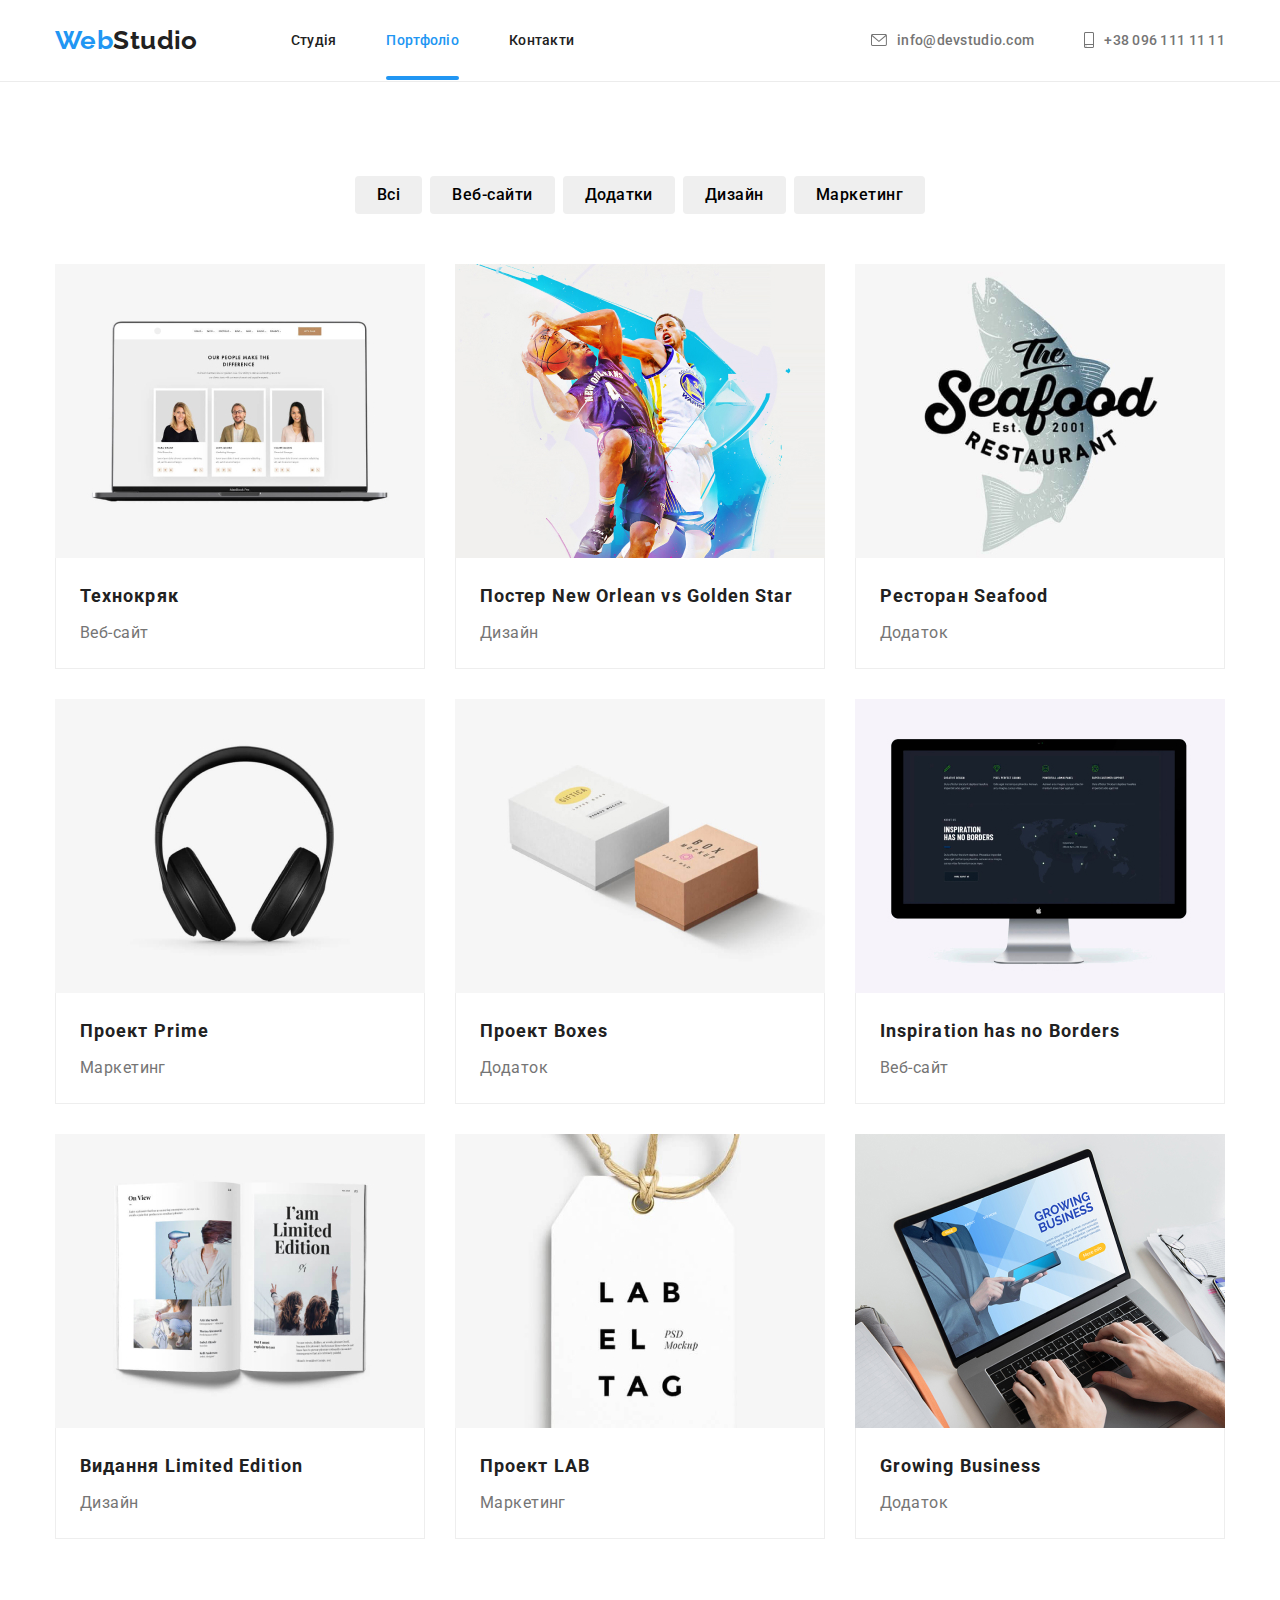
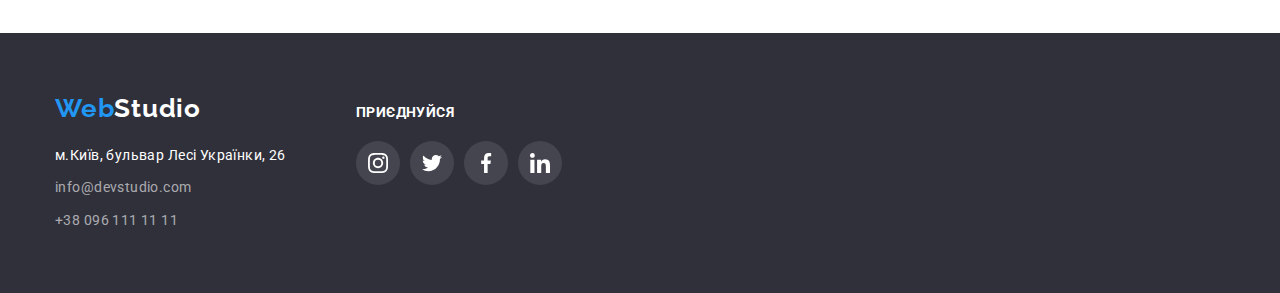
==== portfolio.html @ 9a930aad "Initial commit" ====
<!DOCTYPE html>
<html lang="en">
	<head>
		<meta charset="UTF-8" />
		<meta http-equiv="X-UA-Compatible" content="IE=edge" />
		<meta name="viewport" content="width=device-width, initial-scale=1.0" />
		<link rel="preconnect" href="https://fonts.googleapis.com" />
		<link rel="preconnect" href="https://fonts.gstatic.com" crossorigin />
		<link
			href="https://fonts.googleapis.com/css2?family=Raleway:wght@700&family=Roboto:wght@400;500;700;900&display=swap"
			rel="stylesheet"
		/>
		<link
			rel="stylesheet"
			href="https://cdnjs.cloudflare.com/ajax/libs/modern-normalize/1.1.0/modern-normalize.min.css"
		/>
		<link rel="stylesheet" href="./css/styles.css" />
		<title>goit-markup-hw-02</title>
	</head>
	<body class="Page">
		<!--header-->
		<header class="header-line">
			<div class="header container">
				<nav class="header-nav">
					<a class="link-decor logo-decor" href="./index.html"> <span class="logo">Web</span>Studio </a>

					<ul class="nav list">
						<li class="list-link"><a href="./index.html" class="link link-decor">Студія</a></li>
						<li class="list-link"><a href="./portfolio.html" class="link link-decor link-active">Портфоліо</a></li>
						<li class="list-link"><a href="#" class="link link-decor">Контакти</a></li>
					</ul>
				</nav>

				<ul class="main-contacts list">
					<li class="decor-contacts">
						<a class="contacts link-decor" href="mailto:info@devstudio.com">
							<svg class="icon-mail">
								<use href="./images/icons.svg#icon-envelope"></use>
							</svg>
							info@devstudio.com
						</a>
					</li>
					<li class="decor-contacts">
						<a class="contacts link-decor" href="tel:+380961111111">
							<svg class="icon-phone">
								<use href="./images/icons.svg#icon-smartphone"></use>
							</svg>
							+38 096 111 11 11
						</a>
					</li>
				</ul>
			</div>
		</header>
		<!-- Main content -->
		<main>
			<!-- навігатор по сайту -->
			<section class="section">
				<div class="container second-navigation group-proposition">
					<h1 class="portolio-hero visually-hidden">Наші пропозиції</h1>
					<ul class="second-nav list">
						<li class="portfolio-btn"><button type="button" class="second-btn">Всі</button></li>
						<li class="portfolio-btn"><button type="button" class="second-btn">Веб-сайти</button></li>
						<li class="portfolio-btn"><button type="button" class="second-btn">Додатки</button></li>
						<li class="portfolio-btn"><button type="button" class="second-btn">Дизайн</button></li>
						<li class="portfolio-btn"><button type="button" class="second-btn">Маркетинг</button></li>
					</ul>

					<!-- пропозиції -->
					<ul class="proposition list">
						<li class="proposition-decor">
							<a class="portfolio-list hidden-list" href="">
								<div class="thumb-proposition">
									<img src="images/img.jpg" alt="laptop" width="370" />
									<p class="text-proposition">
										Ресурс пропонує комплексні пропозиції з різним рівнем функціоналу та сервісів. Все це дозволить
										відвідувачу отримати вичерпні відомості про компанію чи приватну особу.
									</p>
								</div>
								<div class="decor-text">
									<h2 class="portfolio-title">Технокряк</h2>
									<p class="content second-content">Веб-сайт</p>
								</div>
							</a>
						</li>

						<li class="proposition-decor">
							<a class="portfolio-list hidden-list" href="">
								<div class="thumb-proposition">
									<img src="images/img1.jpg" alt="basketball" width="370" />
									<p class="text-proposition">
										Ресурс пропонує комплексні пропозиції з різним рівнем функціоналу та сервісів. Все це дозволить
										відвідувачу отримати вичерпні відомості про компанію чи приватну особу.
									</p>
								</div>
								<div class="decor-text">
									<h2 class="portfolio-title">Постер New Orlean vs Golden Star</h2>
									<p class="content second-content">Дизайн</p>
								</div>
							</a>
						</li>

						<li class="proposition-decor">
							<a class="portfolio-list hidden-list" href="">
								<div class="thumb-proposition">
									<img src="images/img2.jpg" alt=" logo Seafood restaurant" width="370" />
									<p class="text-proposition">
										Ресурс пропонує комплексні пропозиції з різним рівнем функціоналу та сервісів. Все це дозволить
										відвідувачу отримати вичерпні відомості про компанію чи приватну особу.
									</p>
								</div>
								<div class="decor-text">
									<h2 class="portfolio-title">Ресторан Seafood</h2>
									<p class="content second-content">Додаток</p>
								</div>
							</a>
						</li>

						<li class="proposition-decor">
							<a class="portfolio-list hidden-list" href="">
								<div class="thumb-proposition">
									<img src="images/img3.jpg" alt="headphone" width="370" />
									<p class="text-proposition">
										Ресурс пропонує комплексні пропозиції з різним рівнем функціоналу та сервісів. Все це дозволить
										відвідувачу отримати вичерпні відомості про компанію чи приватну особу.
									</p>
								</div>
								<div class="decor-text">
									<h2 class="portfolio-title">Проект Prime</h2>
									<p class="content second-content">Маркетинг</p>
								</div>
							</a>
						</li>

						<li class="proposition-decor">
							<a class="portfolio-list hidden-list" href="">
								<div class="thumb-proposition">
									<img src="images/img4.jpg" alt="two small boxes" width="370" />
									<p class="text-proposition">
										Ресурс пропонує комплексні пропозиції з різним рівнем функціоналу та сервісів. Все це дозволить
										відвідувачу отримати вичерпні відомості про компанію чи приватну особу.
									</p>
								</div>
								<div class="decor-text">
									<h2 class="portfolio-title">Проект Boxes</h2>
									<p class="content second-content">Додаток</p>
								</div>
							</a>
						</li>

						<li class="proposition-decor">
							<a class="portfolio-list hidden-list" href="">
								<div class="thumb-proposition">
									<img src="images/img5.jpg" alt="monitor" width="370" />
									<p class="text-proposition">
										Ресурс пропонує комплексні пропозиції з різним рівнем функціоналу та сервісів. Все це дозволить
										відвідувачу отримати вичерпні відомості про компанію чи приватну особу.
									</p>
								</div>
								<div class="decor-text">
									<h2 class="portfolio-title">Inspiration has no Borders</h2>
									<p class="content second-content">Веб-сайт</p>
								</div>
							</a>
						</li>

						<li class="proposition-decor">
							<a class="portfolio-list hidden-list" href="">
								<div class="thumb-proposition">
									<img src="images/img6.jpg" alt="a book" width="370" />
									<p class="text-proposition">
										Ресурс пропонує комплексні пропозиції з різним рівнем функціоналу та сервісів. Все це дозволить
										відвідувачу отримати вичерпні відомості про компанію чи приватну особу.
									</p>
								</div>
								<div class="decor-text">
									<h2 class="portfolio-title">Видання Limited Edition</h2>
									<p class="content second-content">Дизайн</p>
								</div>
							</a>
						</li>

						<li class="proposition-decor">
							<a class="portfolio-list hidden-list" href="">
								<div class="thumb-proposition">
									<img src="images/img7.jpg" alt="some label" width="370" />
									<p class="text-proposition">
										Ресурс пропонує комплексні пропозиції з різним рівнем функціоналу та сервісів. Все це дозволить
										відвідувачу отримати вичерпні відомості про компанію чи приватну особу.
									</p>
								</div>
								<div class="decor-text">
									<h2 class="portfolio-title">Проект LAB</h2>
									<p class="content second-content">Маркетинг</p>
								</div>
							</a>
						</li>

						<li class="proposition-decor">
							<a class="portfolio-list hidden-list" href="">
								<div class="thumb-proposition">
									<img src="images/img8.jpg" alt="some one work at laptop" width="370" />
									<p class="text-proposition">
										Ресурс пропонує комплексні пропозиції з різним рівнем функціоналу та сервісів. Все це дозволить
										відвідувачу отримати вичерпні відомості про компанію чи приватну особу.
									</p>
								</div>
								<div class="decor-text">
									<h2 class="portfolio-title">Growing Business</h2>
									<p class="content second-content">Додаток</p>
								</div>
							</a>
						</li>
					</ul>
				</div>
			</section>
		</main>
		<!-- footer -->
		<footer class="address">
			<div class="container footer-flex">
				<div>
					<a class="link-decor decor-address" href="./index.html">
						<span class="logo">Web</span><span class="logo-three">Studio</span>
					</a>

					<address class="adress">
						<ul class="adress-nav list">
							<li class="addres-item">
								<a
									class="location link-decor"
									href="https://goo.gl/maps/icbzuspawYWSh7ycA"
									target="_blank"
									rel="noreferrer noopener nofollow"
								>
									м.Київ, бульвар Лесі Українки, 26
								</a>
							</li>
							<li class="addres-item">
								<a class="contact link-decor contact-footer" href="mailto:info@devstudio.com">info@devstudio.com</a>
							</li>
							<li class="addres-item">
								<a class="contact link-decor contact-footer" href="tel:+380961111111">+38 096 111 11 11</a>
							</li>
						</ul>
					</address>
				</div>
				<div class="social">
					<p class="fotter-header">Приєднуйся</p>
					<ul class="list icon-footer">
						<li class="white-icon-footer">
							<a class="footer-social-icon link-decor link-icon-footer" href="">
								<svg class="icon-team-decor instagram">
									<use href="./images/icons.svg#icon-instagram"></use>
								</svg>
							</a>
						</li>
						<li class="white-icon-footer">
							<a class="footer-social-icon link-decor link-icon-footer" href="">
								<svg class="icon-team-decor twitter">
									<use href="./images/icons.svg#icon-twitter"></use>
								</svg>
							</a>
						</li>
						<li class="white-icon-footer">
							<a class="footer-social-icon link-decor link-icon-footer" href="">
								<svg class="icon-team-decor facebook">
									<use href="./images/icons.svg#icon-facebook"></use>
								</svg>
							</a>
						</li>
						<li class="white-icon-footer">
							<a class="footer-social-icon link-decor link-icon-footer" href="">
								<svg class="icon-team-decor linkedin">
									<use href="./images/icons.svg#icon-linkedin"></use>
								</svg>
							</a>
						</li>
					</ul>
				</div>
			</div>
		</footer>
	</body>
</html>
---- css/styles.css ----
html {
	box-sizing: border-box;
}

*,
*::before,
*::after { 
	box-sizing: inherit;
}


:root {
	--main-secondary-color: #757575;
	--main-color: #212121;
	--main-backg-color: #ffffff;
	--hover-color: #2196f3;
	--heder-backg-color: #2f303a;
	--main-section-color: #e5e5e5;
	--secondary-section-color: #f5f4fa;
	--main-btn-color: #188ce8;
	--border-line: #ECECEC;
	--contact-footer: rgba(255, 255, 255, 0.6);
	--border-color: #EEEEEE;
	--client-color: #AFB1B8;
	--animation-cubic :250ms cubic-bezier(0.4, 0, 0.2, 1);
	
}

body {

	font-family: "Roboto", sans-serif;
	color: var(--main-color);
	letter-spacing: 0.03em;
	background-color: var(--main-backg-color);
	font-size: 14px;
}

/* Margin - 0 */

h1,h2,h3,h4,h5,h6,p { 

	margin: 0;

}

						/* Hide-titles */

.visually-hidden {
	position: absolute;
	width: 1px;
	height: 1px;
	margin: -1px;
	border: 0;
	padding: 0;

	white-space: nowrap;
	clip-path: inset(100%);
	clip: rect(0 0 0 0);
	overflow: hidden;
}

/* ---------------------------Списки----------------- */
.list {
	list-style: none;
	margin: 0;
	padding-left: 0;
}

/* ------------------------ IMAGE --------------------*/

img { 
	display: block;
	max-width: 100%;
	height: auto;
}

/* ------------------------Containers ------------------*/


.container { 
	width: 1200px;
	padding: 0px 15px;
	margin: 0 auto;
	
}

/* -------------------------ALL Sections---------------- */

.section { 
	padding-top: 94px;
	padding-bottom: 94px;
}


/* -------------------------LINKS decor------------------*/



.link-decor {
	
	text-decoration: none;
	
}



/*--------------------------- hedear ---------------------*/

.header { 
	display: flex;

	align-items: center;

}

 /* --------------------------FLEX NAV--------------------- */
.nav { 
	display: flex;
}
.main-contacts {
	display: flex;
	margin-left: auto;
	
}

/* .icon-mail {

} */
.main-contacts .decor-contacts + .decor-contacts { 
	margin-left: 50px;
}

.decor-contacts {
	display: flex;
	align-items: center;
	
}

/* 
.icon-mail {
	background-image: url(../images/icons.svg/envelope.svg);
	background-repeat: no-repeat;
	background-position: left center;
}

.icon-phone {
	background-image: url(../images/icons.svg/smartphone.svg);
	background-repeat: no-repeat;
	background-position: left center;
} */


.header-nav {
	display: flex;
	align-items: center;
}


.nav .list-link +.list-link { 
	margin-left: 50px;
}

/* --------------------------Icons nav------------------------ */
.icon-phone:hover,
.icon-mail:hover {
	fill: var(--hover-color);
}


.icon-mail { 
	fill: currentColor;
	width: 16px;
	height: 12px;
	margin-right: 10px;
}

.icon-phone { 
	fill: currentColor;
	width: 10px;
	height: 16px;
	margin-right: 10px;

}

/* ----------------------------LOGO ------------------------*/
.logo { 
	color: var(--hover-color);

	font-family: "Raleway", sans-serif;
	font-weight: 700;
	font-size: 26px;
	line-height: 1.19;
	
	
}


.logo-decor {
	align-self: center;

	color: var(--main-color);

	font-family: "Raleway", sans-serif;
	font-weight: 700;
	font-size: 26px;
	line-height: 1.19;

	margin-right: 93px;
}

/* ---------------------------navigation -----------------------*/

.nav {
	
	margin-top: 32px;
	margin-bottom: 32px;
	
}

.link {
	padding-top: 32px;
	padding-bottom: 32px;

	color: currentColor;
	font-weight: 500;
	line-height: 1.14;
	letter-spacing: 0.02em;

	transition: color var(--animation-cubic);
}

.link:hover,
.link:focus {
	color: var(--hover-color);
}

.link-active{
	color: var(--hover-color);
}

.link-active { 
	position: relative;
}
.link-active:after {
	content: ""; 
	position: absolute;
	display: block;
	bottom: 0;
	left: 0;

	width: 100%;
	height: 4px;
	border-radius: 2px;

	background-color: var(--hover-color);
}	


/* ------------------------------- contacts ----------------------*/

.contacts {
	display: flex;
	align-items: center;
	padding: 32px 0 ;
	font-weight: 500;
	line-height: 1.14px;
	letter-spacing: 0.02em;
	color: var(--main-secondary-color);

	transition: color var(--animation-cubic);
	
}

.contacts:hover,
.contacts:focus {
	color: var(--hover-color);
}



/* --------------------------------------HERO --------------------------*/

.hero {

	width: 696px;
	margin:0 auto;

	margin-bottom: 30px;

	color: var(--main-backg-color);
	font-weight: 900;
	font-size: 44px;
	line-height: 1.36;
	letter-spacing: 0.06em;
	text-transform: uppercase;

	
}


.hero-section {
	
	text-align: center;
	padding-top: 200px;
	padding-bottom: 200px;

	max-width: 1600px;
	height: 600px;

	margin-left: auto;
	margin-right: auto;

	background-image: linear-gradient(rgba(47,48,58,0.4), rgba(47,48,58,0.4)), 
	url(../images/hero.jpg);

	background-position: center;
	background-color: var(--heder-backg-color);
	background-repeat: no-repeat;
	background-size: cover;


}

/*---------------------------------Main botton --------------------*/

.main-btn {

	display: inline-block;
	/* min-width: 200px; */
	padding: 10px 32px;
	/* margin-top: 30px; */

	border-radius: 4px;
	border: none;

	background: var(--hover-color);
	color: var(--main-backg-color);

	font-weight: 700;
	font-size: 16px;
	line-height: 1.88;

	letter-spacing: 0.06em;

	font-family: inherit;
	cursor: pointer;

	transition: background-color var(--animation-cubic);
}

.main-btn:hover,
.main-btn:focus {
	background-color: var(--main-btn-color);
	
}


/* ----------------------backdrobs ----------------------------------- */

.backdrop { 
	position: fixed;
	top: 0;
	left: 0;
	width: 100%;
	height: 100%;

	opacity: 1;
	z-index: 1;

	background-color: rgba(0, 0, 0, 0.2);

	transition: opacity var(--animation-cubic);

	

}
.backdrop.is-hidden { 
	opacity: 0;
	pointer-events: none;
}

.modal { 
	position: absolute;
	top: 50%;
	left: 50%;
	transform:translate(-50%, -50%) scale(1.0);

	margin: 0 auto;

	width: 528px;
	height: 581px;
	background-color: var(--main-backg-color);

	box-shadow: 0px 1px 3px rgba(0, 0, 0, 0.12), 0px 1px 1px rgba(0, 0, 0, 0.14), 0px 2px 1px rgba(0, 0, 0, 0.2);
	border-radius: 4px;
}

/*----------------------------- MODAL -----------------------------*/
.modal-btn { 
	display:flex;
	justify-content: center;

	margin-left: auto;
	margin-right: 8px ;
	margin-top: 8px;

	border-radius: 50%;
	border: 1px solid rgba(0, 0, 0, 0.1);;

	width: 30px;
	height: 30px;
	
	background-color: var(--main-backg-color);

	cursor: pointer;
	text-decoration: none;
	
	transition: box-shadow var(--animation-cubic);
}

.modal-btn:hover { 
	box-shadow: 0px 1px 3px rgba(0, 0, 0, 0.12), 0px 1px 1px rgba(0, 0, 0, 0.14), 0px 2px 1px rgba(0, 0, 0, 0.2);
}

.modal-btn-icon { 
	width: 11px;
	height: 11px;
	align-self: center;

}


/* --------------------------------Modal form Decor-------------------- */


.modal-form { 
	/* position: absolute;
	top: 0;
	left: 0;
	width: 100%;
	height: 100%;

	opacity: 1;
	z-index: 1; */
}

.textarea { 
	resize: none;
}



/*-------------------------------------- second-hero ------------------------*/

.second-hero {
	text-align: center;
	font-weight: 700;
	font-size: 36px;
	line-height: 1.17;
	

	margin-bottom: 50px;
}

/* ----------------------------------First-list ---------------------------------*/

.first-list {
	display: flex;
	
}

.first-list .first-item + .first-item {
	margin-left: 30px;
}

/* ---------------------------------------::before - icon-------------------------- */
/* .first-item::before { 
	display: block;
	content: "" ;
	width: 270px;
	height: 120px;
	background-color: #F5F4FA ;
	border-radius: 4px;
	margin-bottom: 30px; 
	
.icon-antenna::before {
	background-image: url(../images/antenna.svg);
	background-repeat: no-repeat;
	background-position: center;

}

.icon-clock::before {
	background-image: url(../images/clock.svg);
	background-repeat: no-repeat;
	background-position: center;
}

.icon-diagrama::before {
	background-image: url(../images/diagram.svg);
	background-repeat: no-repeat;
	background-position: center;
}

.icon-astrounaut::before {
	background-image: url(../images/astronaut.svg);
	background-repeat: no-repeat;
	background-position: center;
}


/*---------------------------------------SVG - icon-------------------------------  */
.decor-about-icon { 
	text-align: center;
	margin-bottom: 30px;
	padding-top: 25px;
	padding-bottom: 25px;
	background-color: var(--secondary-section-color);
	border-radius: 4px;
	
}

.icon-antenna { 
	width: 70px;
	height: 70px;

}





/* -------------------------------------title - about------------------------------*/

.title-about {
	font-size: 14px;
	font-weight: 700;
	line-height: 1.42;
	text-transform: uppercase;

	margin-bottom: 10px;
}



/* ----------------------------------Work foto----------------------------- */

.second-list {
	display: flex;
	
}
.section-decor { 
	padding-bottom: 94px;
}

.second-list .work-foto + .work-foto {
	margin-left: 30px;
}

.work-foto { 
	position: relative;
}

/*-------------------------------Work Position -------------------------------*/
/* .work-description { 
	position: relative;
} */

.work-text { 
	position: absolute;
	display: flex;

	justify-content: center;
	align-items: center;

	width: 100%;
	height: 70px;
	bottom: 0;

	font-weight: 700;
	line-height: 1.14;

	text-align: center;
	text-transform: uppercase;

	background-color: rgba(47, 48, 58, 0.8);

	color: var(--main-backg-color);
}



/* -----------------------------------------TEAM----------------------------------- */


.third-list { 
	display: flex;
	
}

.third-list .team-foto + .team-foto {
	margin-left: 30px;
}

.our-team {
	background-color: var(--secondary-section-color);
}

.team-title {
	font-weight: 500;
	font-size: 16px;
	line-height: 1.19;
	text-align: center;
	margin-bottom: 10px;


}

.team-foto {
	background-color: var(--main-backg-color);
	box-shadow: 0px 1px 3px rgba(0, 0, 0, 0.12), 0px 1px 1px rgba(0, 0, 0, 0.14), 0px 2px 1px rgba(0, 0, 0, 0.2);
	border-radius: 0px 0px 4px 4px;
}

.team-content {

	color: var(--main-secondary-color);
	text-align: center;
	font-size: 16px;
	line-height: 1.19;
	margin-bottom: 16px;
}

.team-decor { 
	padding: 30px 0;
}
/* ------------------------------team icon -------------------------- */
.icon-team { 
	display: flex;
	justify-content: center;
	
	/* gap: 10px; */
	/* border: 1px solid blue; */

}
.item-clients:not(:last-child) {
	margin-right: 10px;
}

.link-icon-team {

	display: flex;

	justify-content: center;
	align-items: center;
	color: var(--client-color);
	width: 44px;
	height: 44px;
	border-radius: 50%;

	transition: background-color var(--animation-cubic),
	color var(--animation-cubic) ;

}

.link-icon-team:hover,
.link-icon-team:focus {
	background-color: var(--hover-color);
	
	color: var(--main-backg-color);
	
}

.icon-team-decor{ 
	fill: currentColor;
	width: 20px;
	height: 20px;

}
/* --------------------------  Clients------------------------------ */

.clients { 
	display: flex;
}

.icon-clients:not(:last-child) {
	margin-right: 30px;
}

.link-clients { 
	display: flex;
	justify-content: center;
	align-items: center;
	/* padding:  16px 32px ; */
	width: 170px;
	height: 92px;
	border: 1px solid var(--client-color);
	border-radius: 4px;
	color: var(--client-color);

	transition: color var(--animation-cubic) , 
	border-color var(--animation-cubic);
	
}

.link-clients:hover,
.link-clients:focus {
	color: var(--hover-color);
	border-color: var(--hover-color);
}


.icon-company { 
	fill: currentColor;
	width:  106px;
	height: 60px;
	
}
/*------------------------------------ параграфи (Р)----------------------------*/


.main-content {
	line-height: 1.71;
	color: var(--main-secondary-color);
}
.second-content {

	color: var(--main-secondary-color);

	font-size: 16px;
	line-height: 1.87;
}


/* ----------------------------------------- Footer! ----------------------------- */

.address {
	
	background-color: var(--heder-backg-color);
	padding: 60px 0;
	
}


.footer-flex { 
	display: flex;
	align-items: baseline;
}

.decor-address {
	display: block;
	margin-bottom: 20px;

	font-family: 'Raleway';
	font-style: normal;
	font-weight: 700;
	font-size: 26px;
	line-height: 1.19px;

	letter-spacing: 0.03em;


}

.adress {
	font-style: normal;
}

.adress-nav .addres-item + .addres-item {
	margin-top: 9px;
}

.logo-three {
	color: var(--main-backg-color);
	
}

.location {
	
	color: var(--main-backg-color);
	font-weight: 400;
	line-height: 1.71;

	transition: color var(--animation-cubic);	
}

.location:hover,
.location:focus {
	color: var(--hover-color);
}

.contact-footer {
	font-weight: 400;
	line-height: 1.71;
	color: var(--contact-footer);

	transition: color var(--animation-cubic);	
}

.contact:hover,
.contact:focus {
	color: var(--hover-color);
}

	

/* -------------------------------Footer section two----------------------- */

.fotter-header {
	
	margin-bottom: 20px;

	font-weight: 700;
	line-height: 1.14;
	text-transform: uppercase;
	
	color: var(--main-backg-color);
}

.social { 
	margin-left: 70px;

}

.icon-footer{ 
	display:flex;
	
	/* border: 1px solid blue; */
}


.footer-social-icon { 
	display: flex;

	justify-content: center;
	align-items: center;
	color: var(--client-color);
	width: 44px;
	height: 44px;
	border-radius: 50%;

	transition: background-color var(--animation-cubic);
}

.footer-social-icon:hover,
.footer-social-icon:focus {
	background-color: var(--hover-color);
		
}

.white-icon-footer .icon-team-decor { 
	color: var(--main-backg-color);
	
}
.white-icon-footer:not(:last-child) {
	margin-right: 10px;
}

.link-icon-footer {
	background-color: rgba(255, 255, 255, 0.1);
	
}




/* ----------------------------------------------------PORTFOLIO -------------------------------------------------- */



/* -----------------------------------heder-porfolio-------------------------------- */

.header-line {
  border-bottom: 1px solid var(--border-line);
}


/* --------------------------------------nav-buttons ---------------------------------*/

.second-nav {
	display: flex;
	justify-content: center;

	margin-bottom: 50px;

	
}

.second-nav .portfolio-btn + .portfolio-btn {
	margin-left: 8px;
}





.second-btn {
	display: inline-block;
	
	border: none;
	border-radius: 4px;

	font-family: inherit;
	font-weight: 500;
	font-size: 16px;
	line-height: 1.62;
	text-align: center;
	letter-spacing: 0.03em;
	cursor: pointer;

	padding: 6px 22px;

	transition: color var(--animation-cubic),
	background-color var(--animation-cubic),
	box-shadow var(--animation-cubic);	

}

.second-btn:hover,
.second-btn:focus {
	background-color: var(--hover-color);

	color: var(--main-backg-color);
	box-shadow: 0px 3px 1px rgba(0, 0, 0, 0.1), 0px 1px 2px rgba(0, 0, 0, 0.08), 0px 2px 2px rgba(0, 0, 0, 0.12);
}


/*--------------------------------------- group-proposition ----------------------------*/

.proposition {
	display: flex;
	flex-wrap: wrap;
	/* gap: 30px; */
}
.decor-text {
	padding: 20px 24px;
	border: 1px solid var(--border-color);
	border-top: none;
	
}

.proposition-decor {
	
	/* margin-right: calc(100% -  2 * 30px) / 3; */
	/*-------------------------------------- Варіант Flex-box #2 --------------------------- */
	 margin-right: 30px;
	margin-bottom: 30px; 
	
}

.proposition-decor:nth-child(3n) {
	margin-right: 0;
}

.proposition-decor:nth-last-child(-n + 3) {
	margin-bottom: 0;
}


/*------------------------------------- portfolio-title -----------------------------------*/

.portfolio-title {

	margin-bottom: 4px;

	color: var(--main-color);
	font-weight: 700;
	font-size: 18px;
	line-height: 2;
	letter-spacing: 0.06em;
	
}

/*------------------------------------ list proposition ---------------------------------------*/

.portfolio-list {
	display: block;
	text-decoration: none;

	transition: box-shadow var(--animation-cubic);
}
.portfolio-list:hover,
.portfolio-list:focus {
	box-shadow: 0px 1px 1px rgba(0, 0, 0, 0.12), 0px 4px 4px rgba(0, 0, 0, 0.06), 1px 4px 6px rgba(0, 0, 0, 0.16);
}


/* ------------------- hidden-list ----position--------------------- */


.thumb-proposition{ 
	position: relative;
	overflow: hidden;
	
}


.text-proposition { 
	position: absolute;
	display: inline-block;
	top: 0;
	left: 0;

	width: 100%;
	height: 100%;

	font-size: 18px;
	line-height: 1.56;
	color: var(--main-backg-color);
	
	opacity: 0;

	background-color: rgba(33, 150, 243, 0.9);

	padding: 63px 24px;
	transform: translateY(100%); 
	transition: background-color var(--animation-cubic),
	opacity var(--animation-cubic),
	transform var(--animation-cubic);		
}


.portfolio-list:hover .text-proposition, .portfolio-list:focus .text-proposition { 
	
	opacity: 1;
	transform: translateY(0);
}




/* невдачі */

/* .thumb-proposition::before { 
	content:"";
	display: inline-block;
	position: absolute;
	top: 0;
	left: 0;
	
	width: 100%;
	height: 100%;


	transform: translateY(100%);


	transition:	translateY var(--animation-cubic);

	
} */
	/* opacity var(--animation-cubic), */

/* .thumb-proposition:hover::before { 
	opacity: 1;
	transform: translateY(0);
} */

/*  --------------------------дубиль 2 ------------------------------ */
/* .thumb-proposition { 
	position: relative;

}

.thumb-proposition::before { 
	content:"";
	display: inline-block;
	position: absolute;
	top: 0;
	left: 0;
	
	width: 100%;
	height: 100%;
}

.text-proposition { 
	position: absolute;
	top: 0;
	left: 0;

	font-size: 18px;
	line-height: 1.56;
	color: var(--main-backg-color);
	background-color: #188ce8;
} */
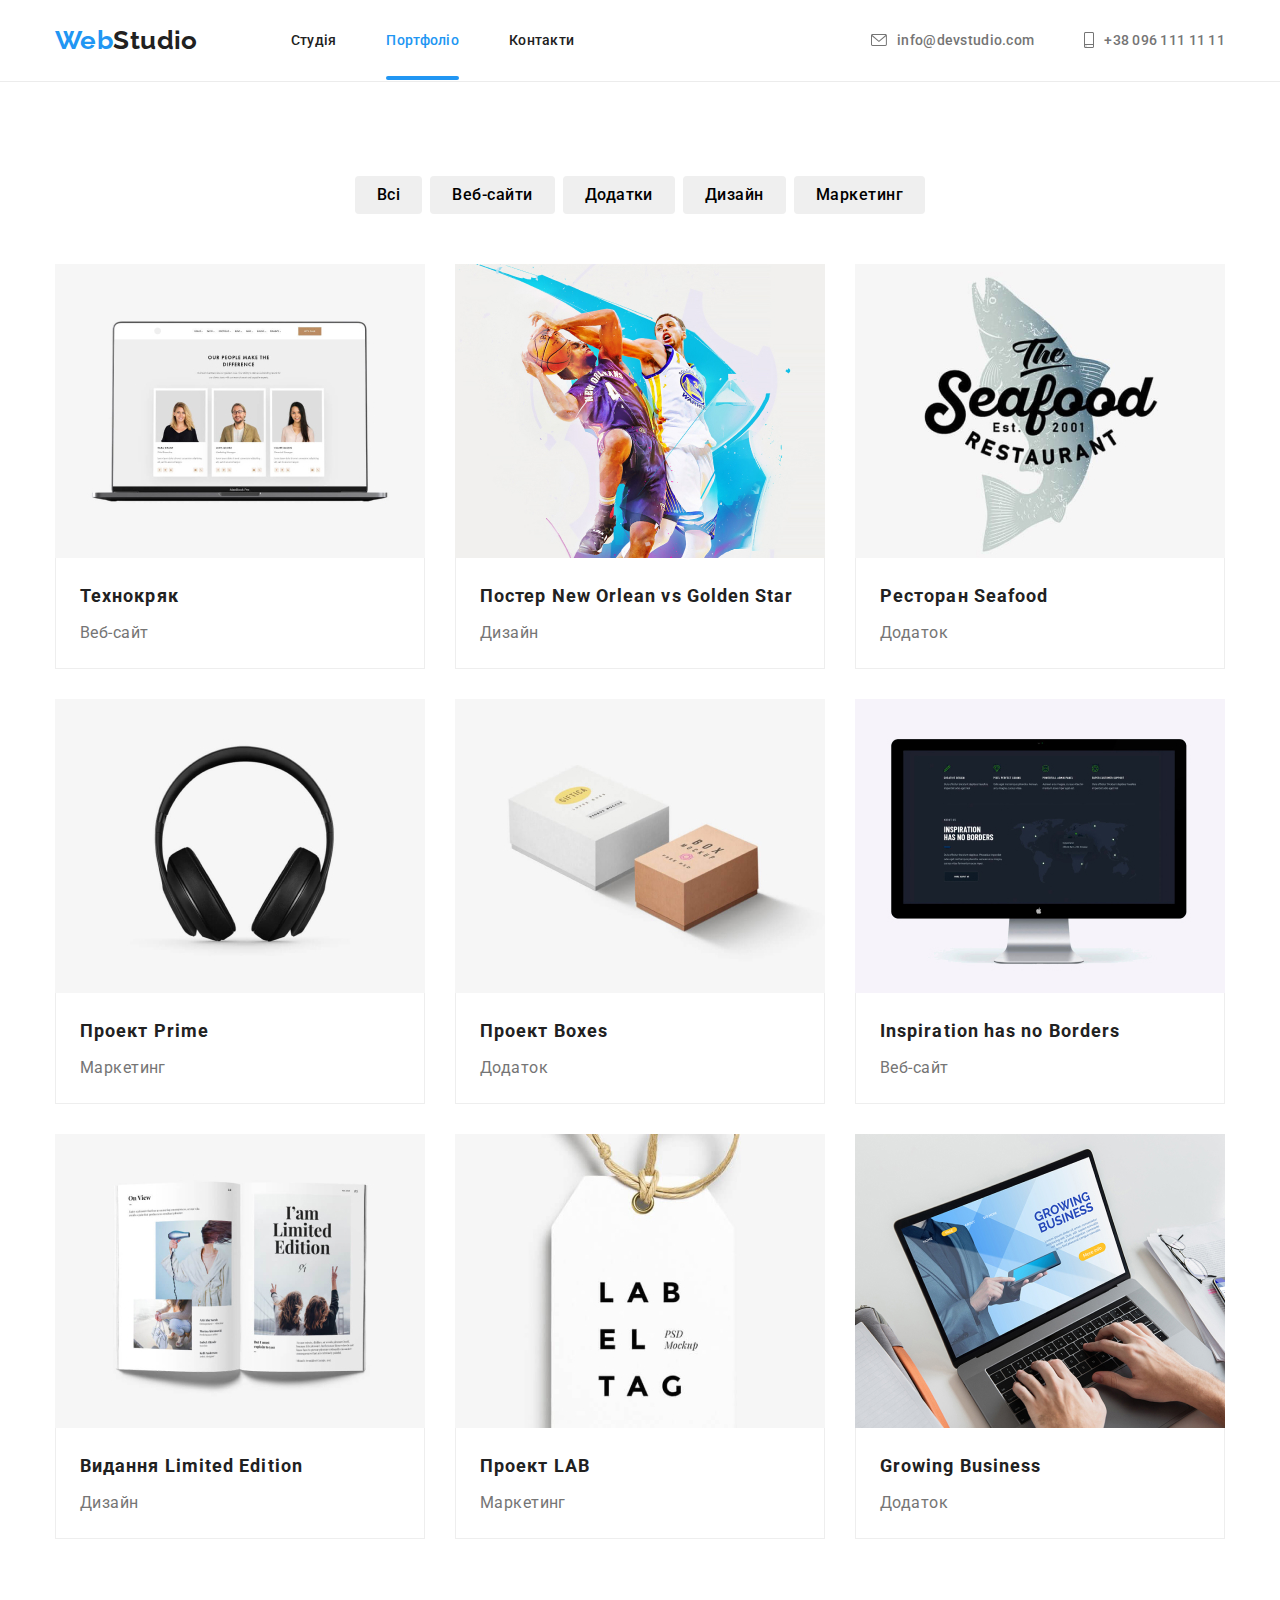
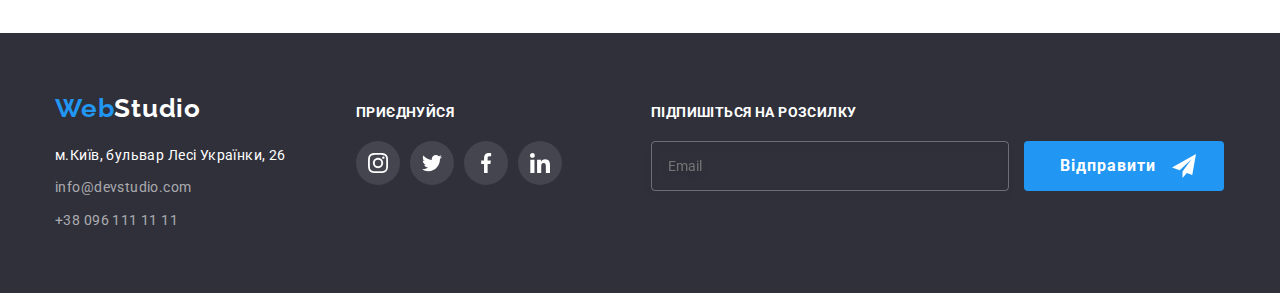
==== commit f6f3c9bd: "add form in footer" ====
--- a/portfolio.html
+++ b/portfolio.html
@@ -276,6 +276,21 @@
 						</li>
 					</ul>
 				</div>
+				<div class="form-footer">
+					<p class="fotter-header">Підпишіться на розсилку</p>
+
+					<label class="label-footer">
+							<input class="input-footer" type="text" name="text" placeholder="Email"/>
+					</label>
+
+					<button class="btn-footer" type="submit">
+						Відправити
+						<svg class="icon-btn-footer">
+							<use href="./images/icons.svg#icon-send"></use>
+						</svg>
+					</button>
+					
+				</div>
 			</div>
 		</footer>
 	</body>
--- a/css/styles.css
+++ b/css/styles.css
@@ -124,7 +124,6 @@
 }
 
 /* .icon-mail {
-
 } */
 .main-contacts .decor-contacts + .decor-contacts { 
 	margin-left: 50px;
@@ -142,7 +141,6 @@
 	background-repeat: no-repeat;
 	background-position: left center;
 }
-
 .icon-phone {
 	background-image: url(../images/icons.svg/smartphone.svg);
 	background-repeat: no-repeat;
@@ -321,7 +319,7 @@
 
 }
 
-/*---------------------------------Main botton --------------------*/
+/*---------------------------------Main botton ------------------------------*/
 
 .main-btn {
 
@@ -415,10 +413,11 @@
 	cursor: pointer;
 	text-decoration: none;
 	
-	transition: box-shadow var(--animation-cubic);
+	transition: box-shadow var(--animation-cubic) , fill var(--animation-cubic);
 }
 
 .modal-btn:hover { 
+	fill: var(--hover-color);
 	box-shadow: 0px 1px 3px rgba(0, 0, 0, 0.12), 0px 1px 1px rgba(0, 0, 0, 0.14), 0px 2px 1px rgba(0, 0, 0, 0.2);
 }
 
@@ -429,23 +428,223 @@
 
 }
 
-
-/* --------------------------------Modal form Decor-------------------- */
-
-
-.modal-form { 
-	/* position: absolute;
-	top: 0;
-	left: 0;
-	width: 100%;
-	height: 100%;
-
-	opacity: 1;
-	z-index: 1; */
-}
-
+/* ------------------------------------MODAL DECOR-------------------------- */
+
+.form-modal { 
+	display: flex;
+    /* text-align: center; */
+    flex-direction: column;
+    /* align-content: flex-start; */
+    align-items: center;
+	
+
+}
+
+/* --------------------Header------------------ */
+.head-form { 
+	padding-bottom: 12px;
+
+	font-weight: 700;
+	font-size: 20px;
+	line-height: 1.15;
+	text-align: center;
+
+}
+
+/* ---------------------main form--------------- */
+
+.label-form { 
+
+	display: block;
+	position: relative;
+	/* border: 1px solid coral; */
+	margin-left: 40px;
+	margin-right: 40px;
+	margin-bottom: 10px;
+
+	text-align: initial;
+
+}
+.icon-form {
+	
+	position: absolute;
+
+	left: 12px;
+	bottom: 11px;
+
+
+	width: 18px;
+	height: 18px;
+
+	transition: fill var(--animation-cubic);
+}
+
+.input-form:focus + .icon-form {
+	fill: var(--hover-color);
+}
+
+
+.input-form { 
+	margin-top: 4px;
+
+	width: 448px;
+	height: 40px;
+
+	padding-left: 42px;
+
+	border: 1px solid rgba(33, 33, 33, 0.2);
+
+	border-radius: 4px;
+	transition: border-color var(--animation-cubic);
+
+	outline:transparent 
+
+}
+
+.input-form:focus { 
+	border-color: var(--hover-color);
+	
+}
+
+.name-span { 
+
+	font-size: 12px;
+	line-height: 1.17;
+	letter-spacing: 0.01em;
+
+	color: var(--main-secondary-color);
+}
+
+/*------------------------Textarea-------------
+--------- */
 .textarea { 
+	margin-top: 4px;
+	
 	resize: none;
+	width: 448px;
+	height: 120px;
+
+	border: 1px solid rgba(33, 33, 33, 0.2);
+	border-radius: 4px;
+
+	padding: 12px 16px;
+
+	font-size: 12px;
+	line-height: 14px;
+	letter-spacing: 0.01em;
+
+	transition: border-color var(--animation-cubic);
+
+	outline:transparent 
+	
+}
+
+.textarea::placeholder { 
+	color: rgba(117, 117, 117, 0.5);
+}
+
+.textarea:focus { 
+	border-color: var(--hover-color);
+}
+
+.label-confirm { 
+	display:flex;
+	justify-content: center;
+	align-items: center;
+
+	/* border: 1px solid coral; */
+
+	margin-top: 20px;
+}
+.span-confirm {
+	margin-left: 8px;
+
+	line-height: 1.71;
+
+	color: var(--main-secondary-color);
+
+}
+
+.link-confirm { 
+	color: rgba(33, 150, 243, 1);
+	margin-left: 3px;
+}
+
+/* ----------Botton Submit---------- */
+
+.btn-submit { 
+
+	
+	padding: 10px 55px;
+	margin-top: 30px;
+	margin-bottom: 40px;
+	/* margin-left: auto;
+	margin-right: auto; */
+
+	border-radius: 4px;
+	border: none;
+
+	background: var(--hover-color);
+	color: var(--main-backg-color);
+
+	font-weight: 700;
+	font-size: 16px;
+	line-height: 1.88;
+
+	letter-spacing: 0.06em;
+
+	font-family: inherit;
+	cursor: pointer;
+
+
+	transition: background-color var(--animation-cubic), box-shadow var(--animation-cubic) ;
+}
+
+.btn-submit:hover,
+.btn-submit:focus {
+	background-color: var(--main-btn-color);
+	box-shadow: 0px 4px 4px rgba(0, 0, 0, 0.15);
+	
+}
+
+.checkbox { 
+	appearance: none;
+	
+}
+
+
+.box-checked { 
+
+	display: block;
+
+	width: 16px;
+	height: 15px;
+	border: 2px solid #212121;
+	
+	border-radius: 2px;
+
+	transition-property: background-color, background-image, border-color;
+	transition-duration: 250ms;
+	transition-timing-function: cubic-bezier(0.4, 0, 0.2, 1);
+}
+
+/* .checkbox-icon { 
+	display: inline-block;
+	width: 16px;
+	height: 15px;
+
+	background-color: #212121;
+} */
+
+.checkbox:checked + .box-checked { 
+	border-color: var(--hover-color);
+
+	background-color: #2196f3;
+	background-image: url(../images/icon-check.svg);
+	background-repeat: no-repeat;
+	background-size: contain;
+	background-origin: border-box;
+
 }
 
 
@@ -487,28 +686,22 @@
 	background-image: url(../images/antenna.svg);
 	background-repeat: no-repeat;
 	background-position: center;
-
-}
-
+}
 .icon-clock::before {
 	background-image: url(../images/clock.svg);
 	background-repeat: no-repeat;
 	background-position: center;
 }
-
 .icon-diagrama::before {
 	background-image: url(../images/diagram.svg);
 	background-repeat: no-repeat;
 	background-position: center;
 }
-
 .icon-astrounaut::before {
 	background-image: url(../images/astronaut.svg);
 	background-repeat: no-repeat;
 	background-position: center;
 }
-
-
 /*---------------------------------------SVG - icon-------------------------------  */
 .decor-about-icon { 
 	text-align: center;
@@ -862,7 +1055,83 @@
 }
 
 
-
+.form-footer { 
+
+	margin-left: 89px;
+
+}
+
+.input-footer { 
+
+	width: 358px;
+	height: 50px;
+
+	padding-left: 16px;
+	
+	border: 1px solid rgba(255, 255, 255, 0.3);
+	filter: drop-shadow(0px 4px 4px rgba(0, 0, 0, 0.15));
+	border-radius: 4px;	
+
+	background-color: transparent;
+	color: var(--client-color);
+
+	transition: border-color var(--animation-cubic) ;
+
+	outline:transparent 
+
+}
+
+.input-footer:focus { 
+	border-color: var(--hover-color);
+}
+
+.btn-footer { 
+	position: relative;
+	margin-left: 12px;
+
+	padding: 10px 62px 10px 29px;
+	/* margin-left: auto;
+	margin-right: auto; */
+
+	width: 200px;
+	height: 50px;
+
+	border-radius: 4px;
+	border: none;
+
+	background-color: var(--hover-color);
+	color: var(--main-backg-color);
+
+	font-weight: 700;
+	font-size: 16px;
+	line-height: 1.88;
+
+	letter-spacing: 0.06em;
+
+	font-family: inherit;
+	cursor: pointer;
+
+
+	transition: background-color var(--animation-cubic), box-shadow var(--animation-cubic) ;
+}
+
+.btn-footer:hover,
+.btn-footer:focus {
+	background-color: var(--main-btn-color);
+	box-shadow: 0px 4px 4px rgba(0, 0, 0, 0.15);
+	
+}
+
+.icon-btn-footer { 
+	position: absolute;
+
+	top: 13px;
+	right: 28px;
+	width: 24px;
+	height: 24px;
+
+
+}
 
 /* ----------------------------------------------------PORTFOLIO -------------------------------------------------- */
 
@@ -1040,13 +1309,8 @@
 	
 	width: 100%;
 	height: 100%;
-
-
 	transform: translateY(100%);
-
-
 	transition:	translateY var(--animation-cubic);
-
 	
 } */
 	/* opacity var(--animation-cubic), */
@@ -1059,9 +1323,7 @@
 /*  --------------------------дубиль 2 ------------------------------ */
 /* .thumb-proposition { 
 	position: relative;
-
-}
-
+}
 .thumb-proposition::before { 
 	content:"";
 	display: inline-block;
@@ -1072,14 +1334,13 @@
 	width: 100%;
 	height: 100%;
 }
-
 .text-proposition { 
 	position: absolute;
 	top: 0;
 	left: 0;
-
 	font-size: 18px;
 	line-height: 1.56;
 	color: var(--main-backg-color);
 	background-color: #188ce8;
-} */+} */
+
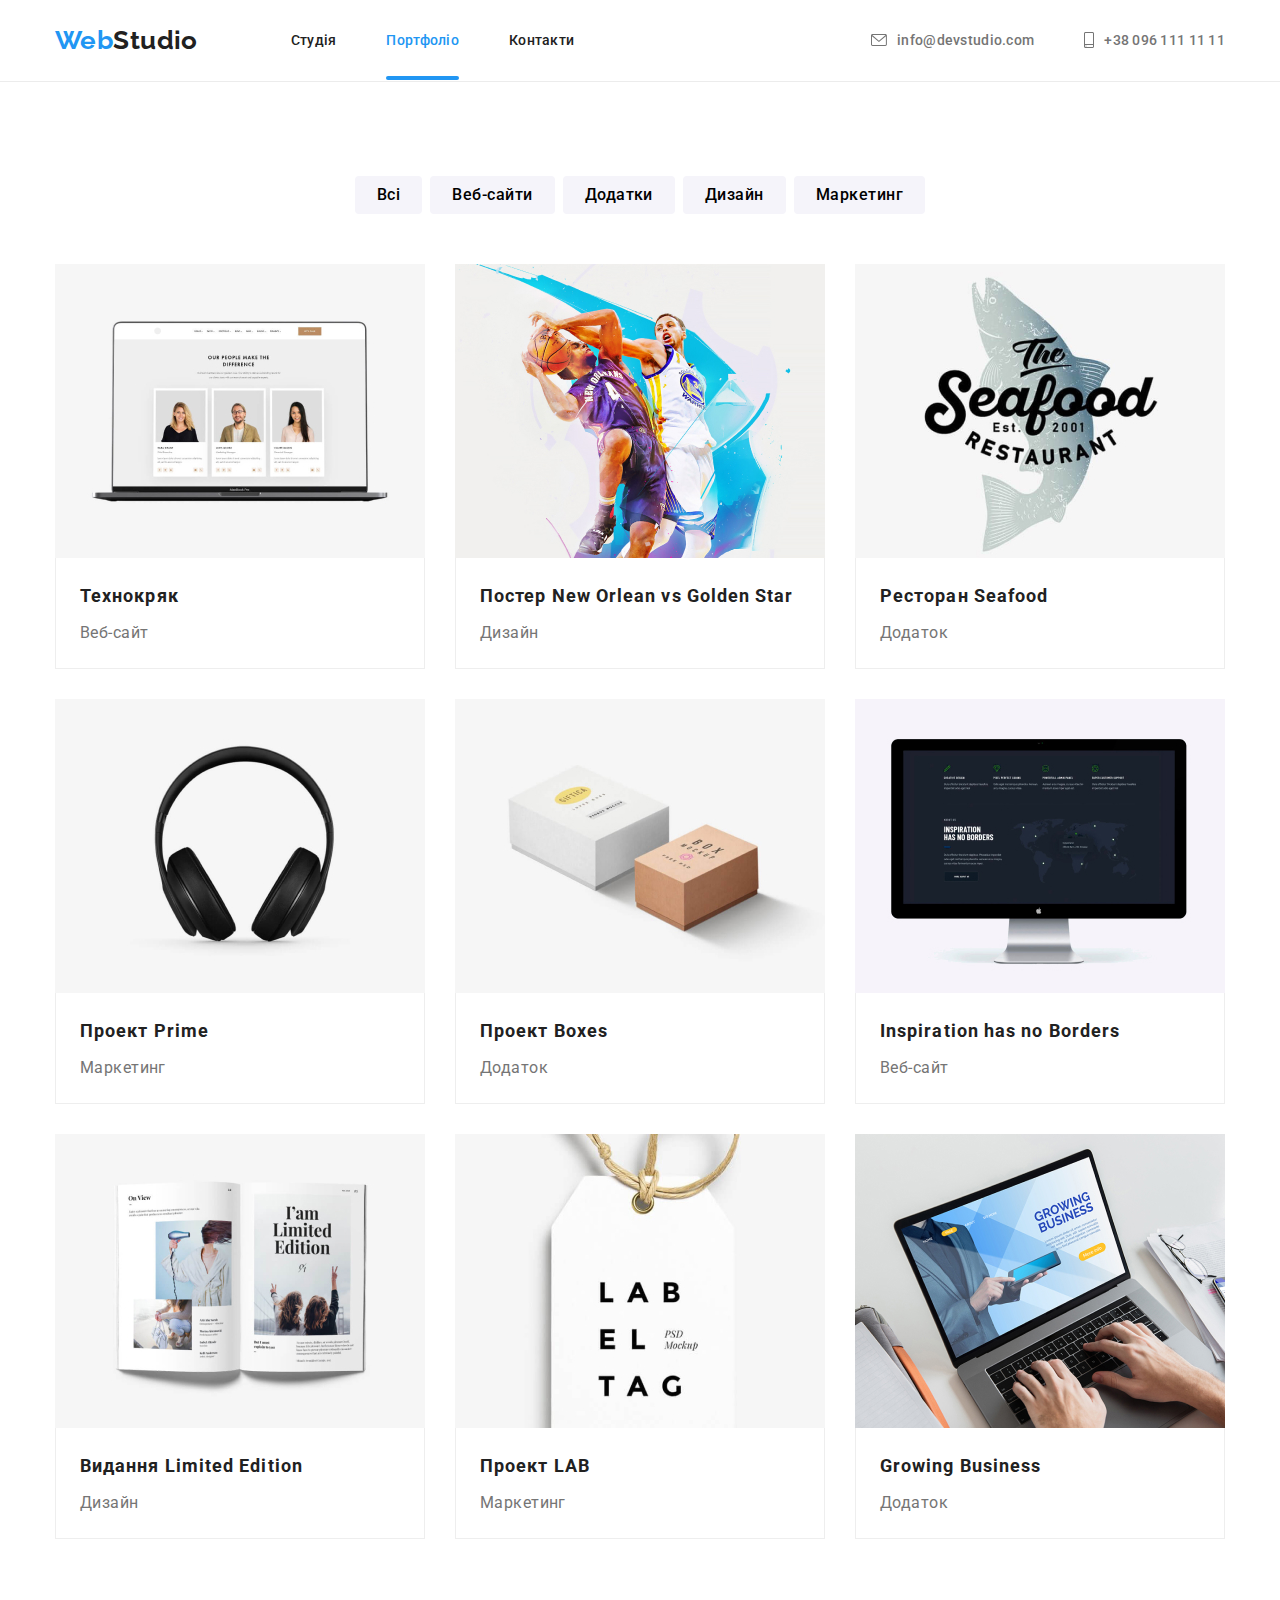
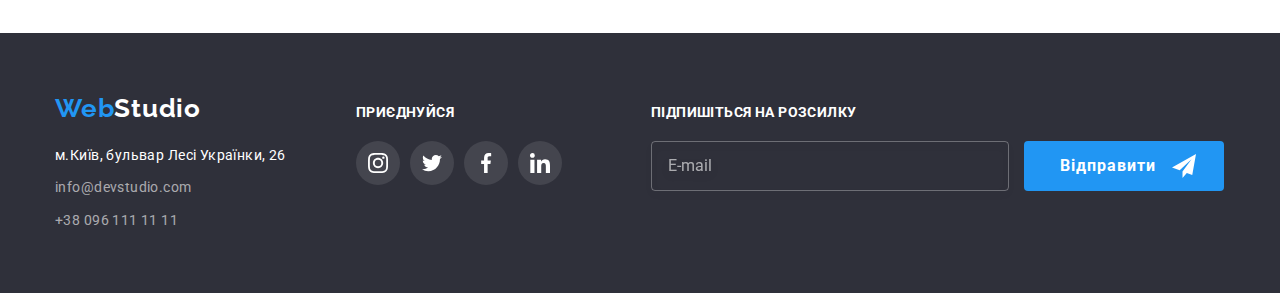
==== commit 10131f79: "correct a mistake" ====
--- a/portfolio.html
+++ b/portfolio.html
@@ -280,7 +280,7 @@
 					<p class="fotter-header">Підпишіться на розсилку</p>
 
 					<label class="label-footer">
-							<input class="input-footer" type="text" name="text" placeholder="Email"/>
+							<input class="input-footer" type="text" name="text" placeholder="E-mail"/>
 					</label>
 
 					<button class="btn-footer" type="submit">
--- a/css/styles.css
+++ b/css/styles.css
@@ -1085,6 +1085,12 @@
 	border-color: var(--hover-color);
 }
 
+.input-footer::placeholder { 
+	font-size: 16px;
+	line-height: 20px;
+	color: rgba(255, 255, 255, 0.6);
+}
+
 .btn-footer { 
 	position: relative;
 	margin-left: 12px;
@@ -1121,6 +1127,8 @@
 	box-shadow: 0px 4px 4px rgba(0, 0, 0, 0.15);
 	
 }
+
+
 
 .icon-btn-footer { 
 	position: absolute;
@@ -1178,6 +1186,8 @@
 	cursor: pointer;
 
 	padding: 6px 22px;
+
+	background-color: #f5f4fa;
 
 	transition: color var(--animation-cubic),
 	background-color var(--animation-cubic),
